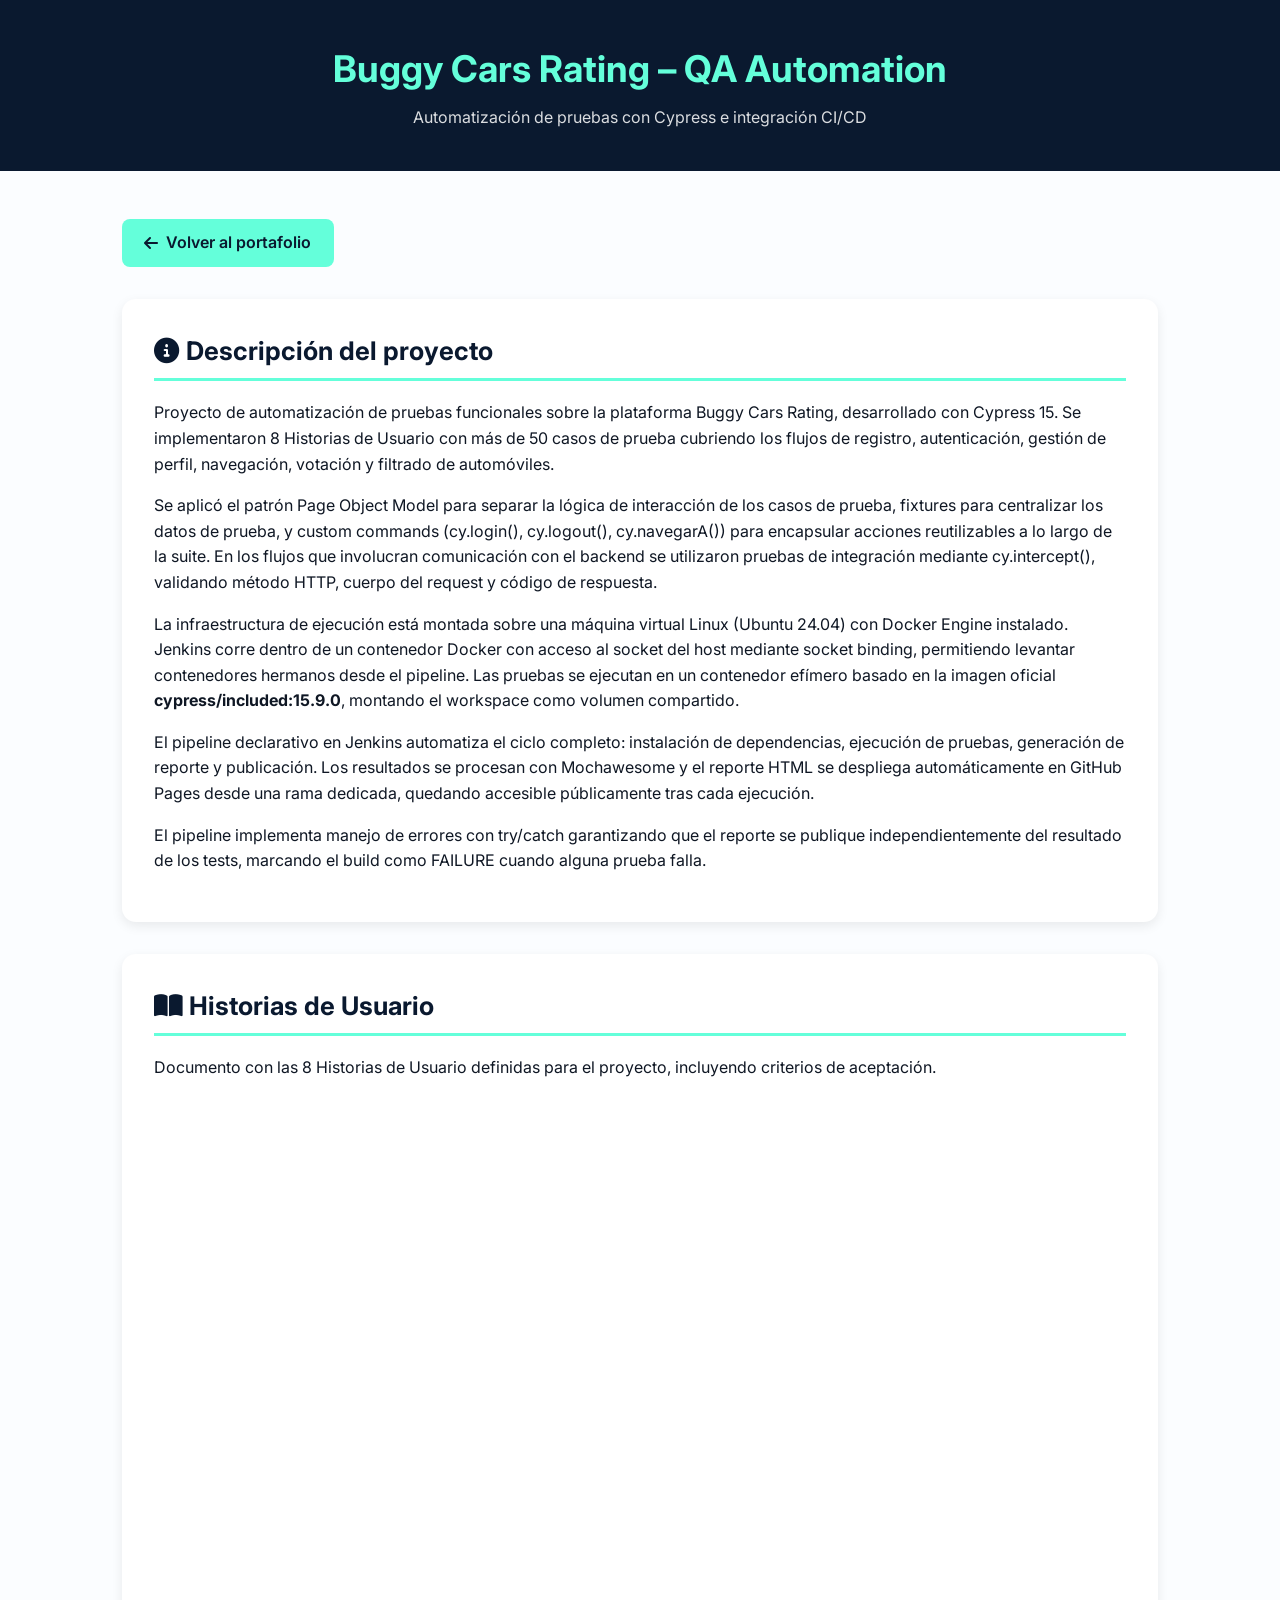
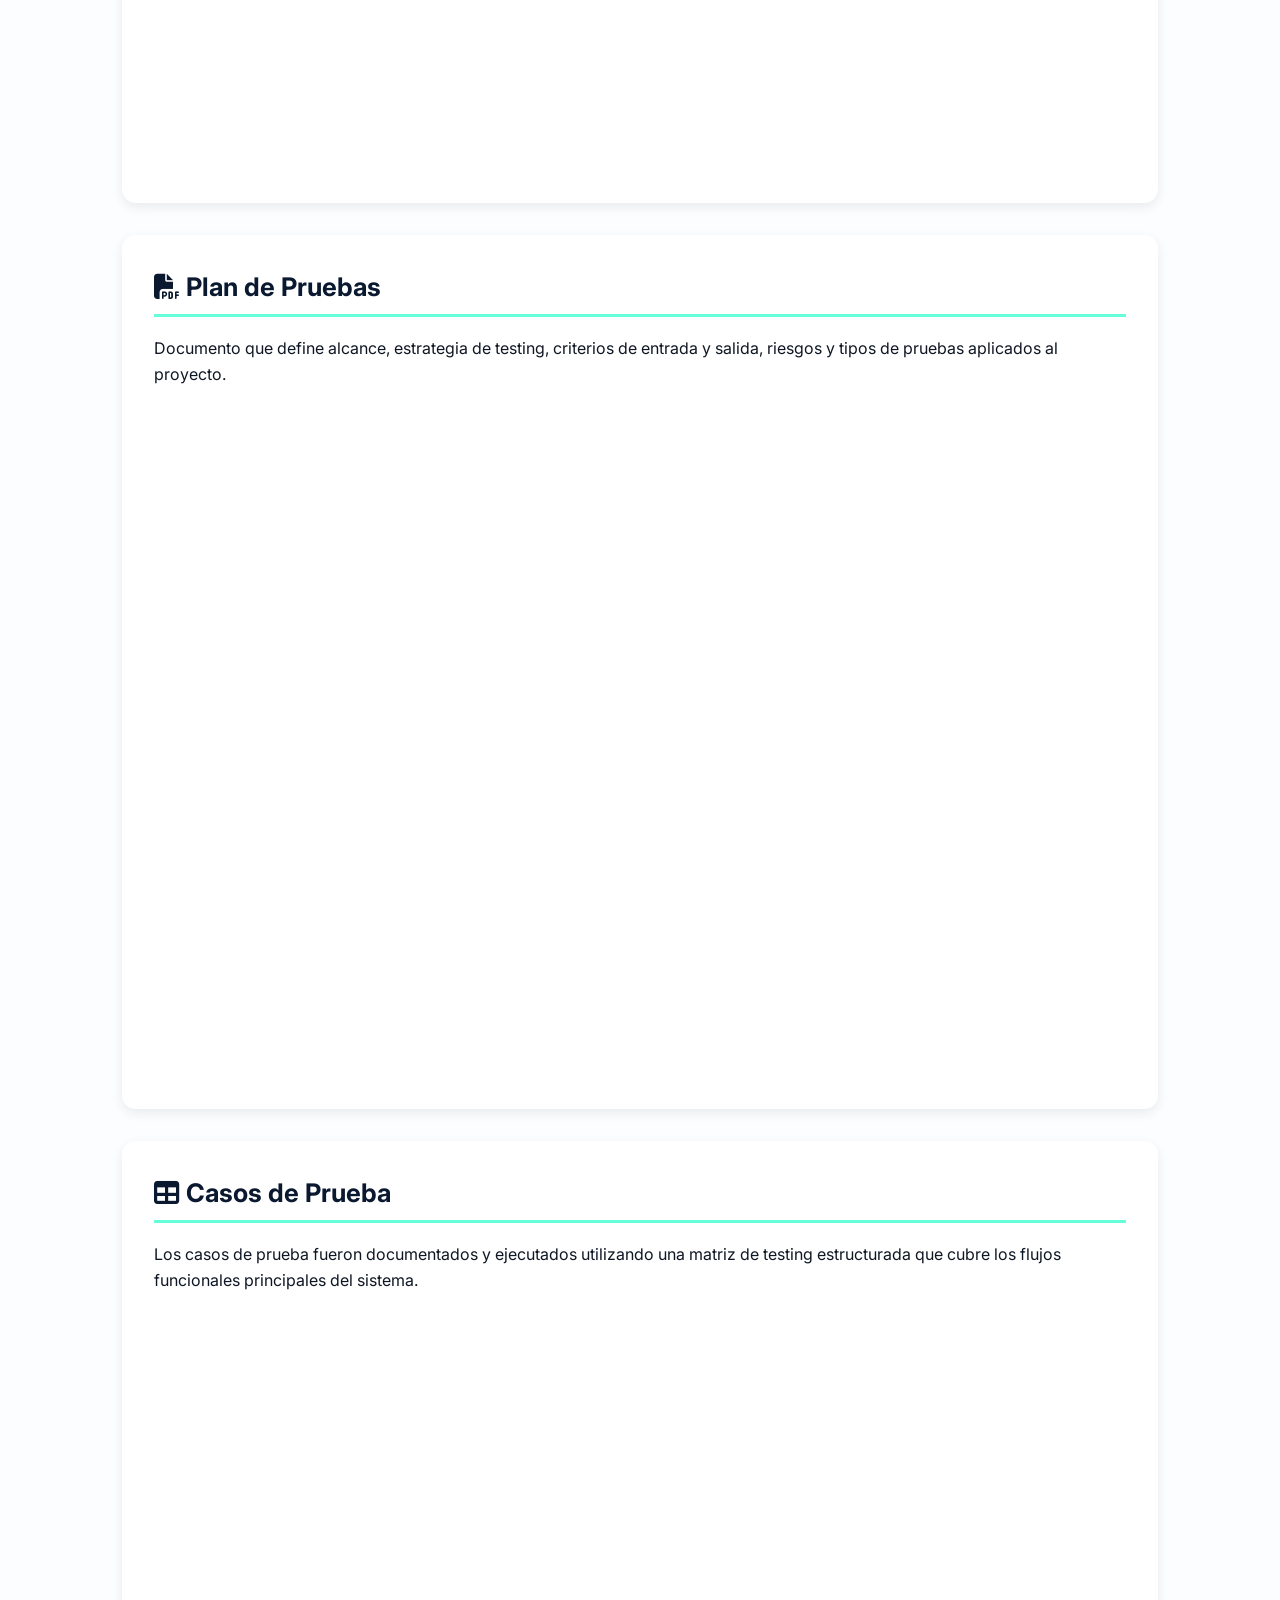
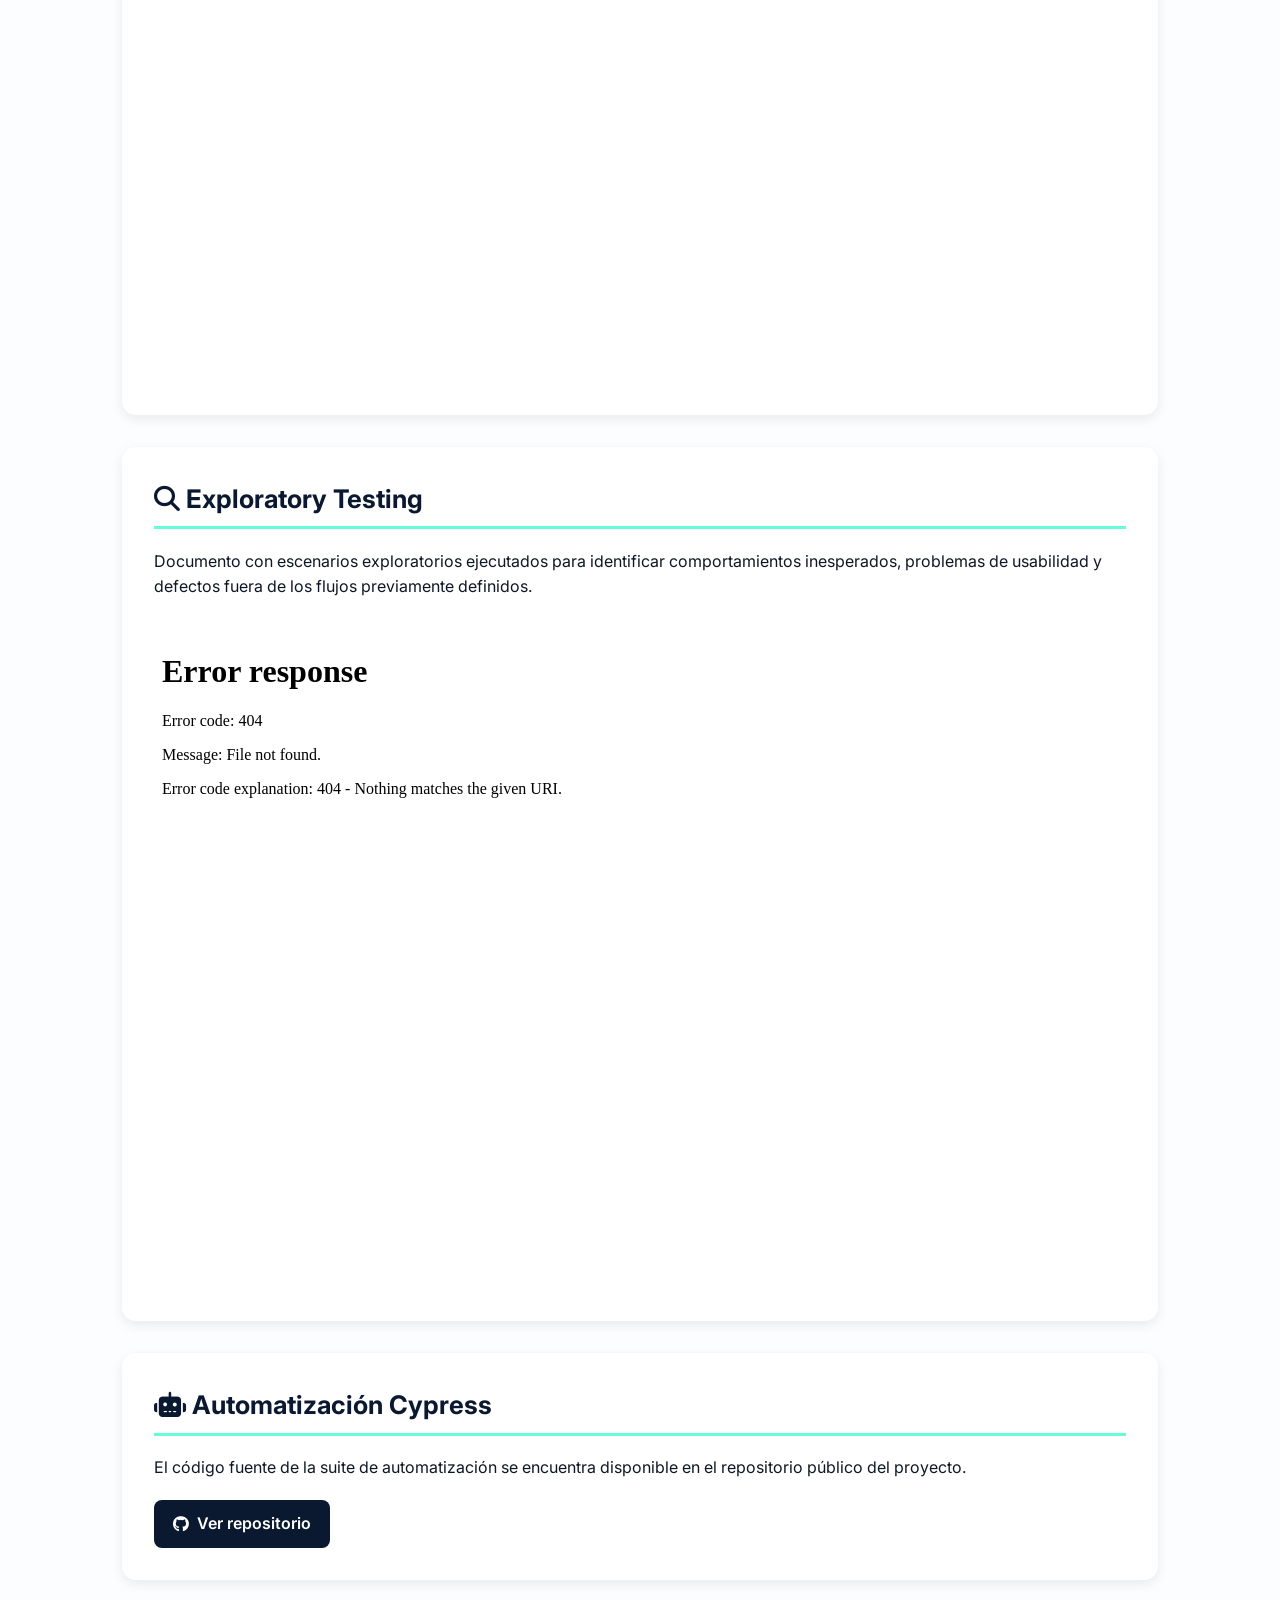
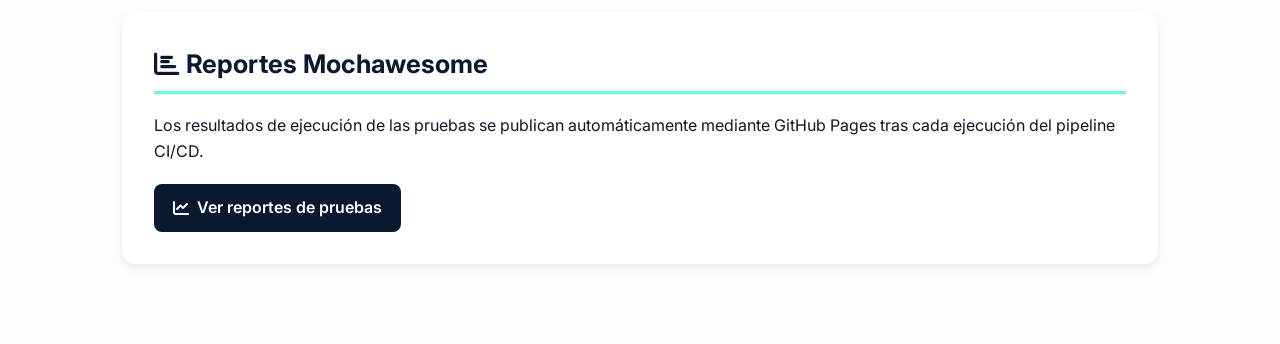
==== proyectos/buggy-cars-rating.html @ 344a347b "Proyecto buggy cars" ====
<!DOCTYPE html>
<html lang="es">

<head>

<meta charset="utf-8">
<meta name="viewport" content="width=device-width, initial-scale=1">

<title>Buggy Cars Rating – QA Automation | Johan Ballen</title>

<link href="https://fonts.googleapis.com/css2?family=Inter:wght@300;400;500;600;700&display=swap" rel="stylesheet">
<link rel="stylesheet" href="https://cdnjs.cloudflare.com/ajax/libs/font-awesome/6.5.0/css/all.min.css">

<style>

*{
box-sizing:border-box;
margin:0;
padding:0;
}

body{
font-family:'Inter',sans-serif;
line-height:1.6;
color:#0f1724;
background:#fbfdff;
}

.container{
max-width:1100px;
margin:auto;
padding:0 2rem;
}

.header{
background:#0A192F;
color:white;
padding:2.5rem 0;
text-align:center;
}

.header h1{
font-size:2.3rem;
color:#64ffda;
margin-bottom:.4rem;
}

.header p{
opacity:.85;
}

.content{
padding:3rem 0;
}

.back-btn{
display:inline-flex;
align-items:center;
gap:.5rem;
background:#64ffda;
color:#0A192F;
padding:.7rem 1.4rem;
border-radius:8px;
text-decoration:none;
font-weight:600;
margin-bottom:2rem;
transition:.3s;
}

.back-btn:hover{
background:#4db6ac;
transform:translateY(-2px);
}

.section{
background:white;
padding:2rem;
border-radius:14px;
box-shadow:0 4px 12px rgba(0,0,0,0.08);
margin-bottom:2rem;
}

.section h2{
font-size:1.6rem;
margin-bottom:1.2rem;
border-bottom:3px solid #64ffda;
padding-bottom:.4rem;
color:#0A192F;
}

.section p{
margin-bottom:1rem;
}

.overview-grid{
display:grid;
grid-template-columns:repeat(auto-fit,minmax(220px,1fr));
gap:1.2rem;
margin-top:1.5rem;
}

.overview-item{
background:#f7fbff;
padding:1.3rem;
border-radius:10px;
text-align:center;
}

.overview-item i{
font-size:1.7rem;
color:#64ffda;
margin-bottom:.6rem;
}

.link-buttons{
display:flex;
flex-wrap:wrap;
gap:1rem;
margin-top:1.2rem;
}

.link-btn{
display:inline-flex;
align-items:center;
gap:.5rem;
background:#0A192F;
color:white;
padding:.7rem 1.2rem;
border-radius:8px;
text-decoration:none;
font-weight:600;
transition:.25s;
}

.link-btn:hover{
background:#64ffda;
color:#0A192F;
transform:translateY(-2px);
}

iframe{
border:none;
border-radius:10px;
margin-top:1rem;
}

@media(max-width:768px){

.container{
padding:0 1rem;
}

.header h1{
font-size:1.8rem;
}

}

</style>

</head>


<body>

<header class="header">

<div class="container">

<h1>Buggy Cars Rating – QA Automation</h1>
<p>Automatización de pruebas con Cypress e integración CI/CD</p>

</div>

</header>


<main class="content">

<div class="container">


<a href="../index.html" class="back-btn">

<i class="fas fa-arrow-left"></i>
Volver al portafolio

</a>



<!-- DESCRIPCION -->

<div class="section">

<h2><i class="fas fa-info-circle"></i> Descripción del proyecto</h2>

<p>

Proyecto de automatización de pruebas funcionales sobre la plataforma Buggy Cars Rating, desarrollado con Cypress 15.  
Se implementaron 8 Historias de Usuario con más de 50 casos de prueba cubriendo los flujos de registro, autenticación, gestión de perfil, navegación, votación y filtrado de automóviles.

</p>

<p>

Se aplicó el patrón Page Object Model para separar la lógica de interacción de los casos de prueba, fixtures para centralizar los datos de prueba, y custom commands (cy.login(), cy.logout(), cy.navegarA()) para encapsular acciones reutilizables a lo largo de la suite.  

En los flujos que involucran comunicación con el backend se utilizaron pruebas de integración mediante cy.intercept(), validando método HTTP, cuerpo del request y código de respuesta.

</p>

<p>

La infraestructura de ejecución está montada sobre una máquina virtual Linux (Ubuntu 24.04) con Docker Engine instalado. Jenkins corre dentro de un contenedor Docker con acceso al socket del host mediante socket binding, permitiendo levantar contenedores hermanos desde el pipeline. Las pruebas se ejecutan en un contenedor efímero basado en la imagen oficial <strong>cypress/included:15.9.0</strong>, montando el workspace como volumen compartido.

</p>

<p>

El pipeline declarativo en Jenkins automatiza el ciclo completo: instalación de dependencias, ejecución de pruebas, generación de reporte y publicación. Los resultados se procesan con Mochawesome y el reporte HTML se despliega automáticamente en GitHub Pages desde una rama dedicada, quedando accesible públicamente tras cada ejecución.

</p>

<p>

El pipeline implementa manejo de errores con try/catch garantizando que el reporte se publique independientemente del resultado de los tests, marcando el build como FAILURE cuando alguna prueba falla.

</p>

</div>

<!-- HISTORIAS DE USUARIO -->

<div class="section">

  <h2><i class="fas fa-book-open"></i> Historias de Usuario</h2>

  <p>
    Documento con las 8 Historias de Usuario definidas para el proyecto,
    incluyendo criterios de aceptación.
  </p>

  <iframe
    src="../docs/HU-Buggy_Cars.pdf"
    width="100%"
    height="650">
  </iframe>

</div>


<!-- PLAN DE PRUEBAS -->

<div class="section">

<h2><i class="fas fa-file-pdf"></i> Plan de Pruebas</h2>

<p>
Documento que define alcance, estrategia de testing, criterios de entrada y salida,
riesgos y tipos de pruebas aplicados al proyecto.
</p>

<iframe
src="../docs/plan-pruebas-buggy-cars.pdf"
width="100%"
height="650">
</iframe>

</div>



<!-- CASOS DE PRUEBA -->

<div class="section">

<h2><i class="fas fa-table"></i> Casos de Prueba</h2>

<p>
Los casos de prueba fueron documentados y ejecutados utilizando una matriz
de testing estructurada que cubre los flujos funcionales principales del sistema.
</p>

<iframe
src="https://docs.google.com/spreadsheets/d/e/TU_SHEET_ID/pubhtml?widget=true&headers=false"
width="100%"
height="650">
</iframe>

</div>



<!-- EXPLORATORY TESTING -->

<div class="section">

<h2><i class="fas fa-search"></i> Exploratory Testing</h2>

<p>
Documento con escenarios exploratorios ejecutados para identificar
comportamientos inesperados, problemas de usabilidad y defectos
fuera de los flujos previamente definidos.
</p>

<iframe
src="../docs/exploratory-testing-buggy.pdf"
width="100%"
height="650">
</iframe>

</div>



<!-- AUTOMATIZACION -->

<div class="section">

<h2><i class="fas fa-robot"></i> Automatización Cypress</h2>

<p>
El código fuente de la suite de automatización se encuentra disponible
en el repositorio público del proyecto.
</p>

<div class="link-buttons">

<a href="https://github.com/JOH4444N/buggy-cars-rating"
class="link-btn"
target="_blank"
rel="noopener noreferrer">

<i class="fab fa-github"></i>
Ver repositorio

</a>

</div>

</div>



<!-- REPORTES -->

<div class="section">

<h2><i class="fas fa-chart-bar"></i> Reportes Mochawesome</h2>

<p>

Los resultados de ejecución de las pruebas se publican automáticamente
mediante GitHub Pages tras cada ejecución del pipeline CI/CD.

</p>

<div class="link-buttons">

<a href="https://joh4444n.github.io/buggy-cars-rating/"
class="link-btn"
target="_blank"
rel="noopener noreferrer">

<i class="fas fa-chart-line"></i>
Ver reportes de pruebas

</a>

</div>

</div>
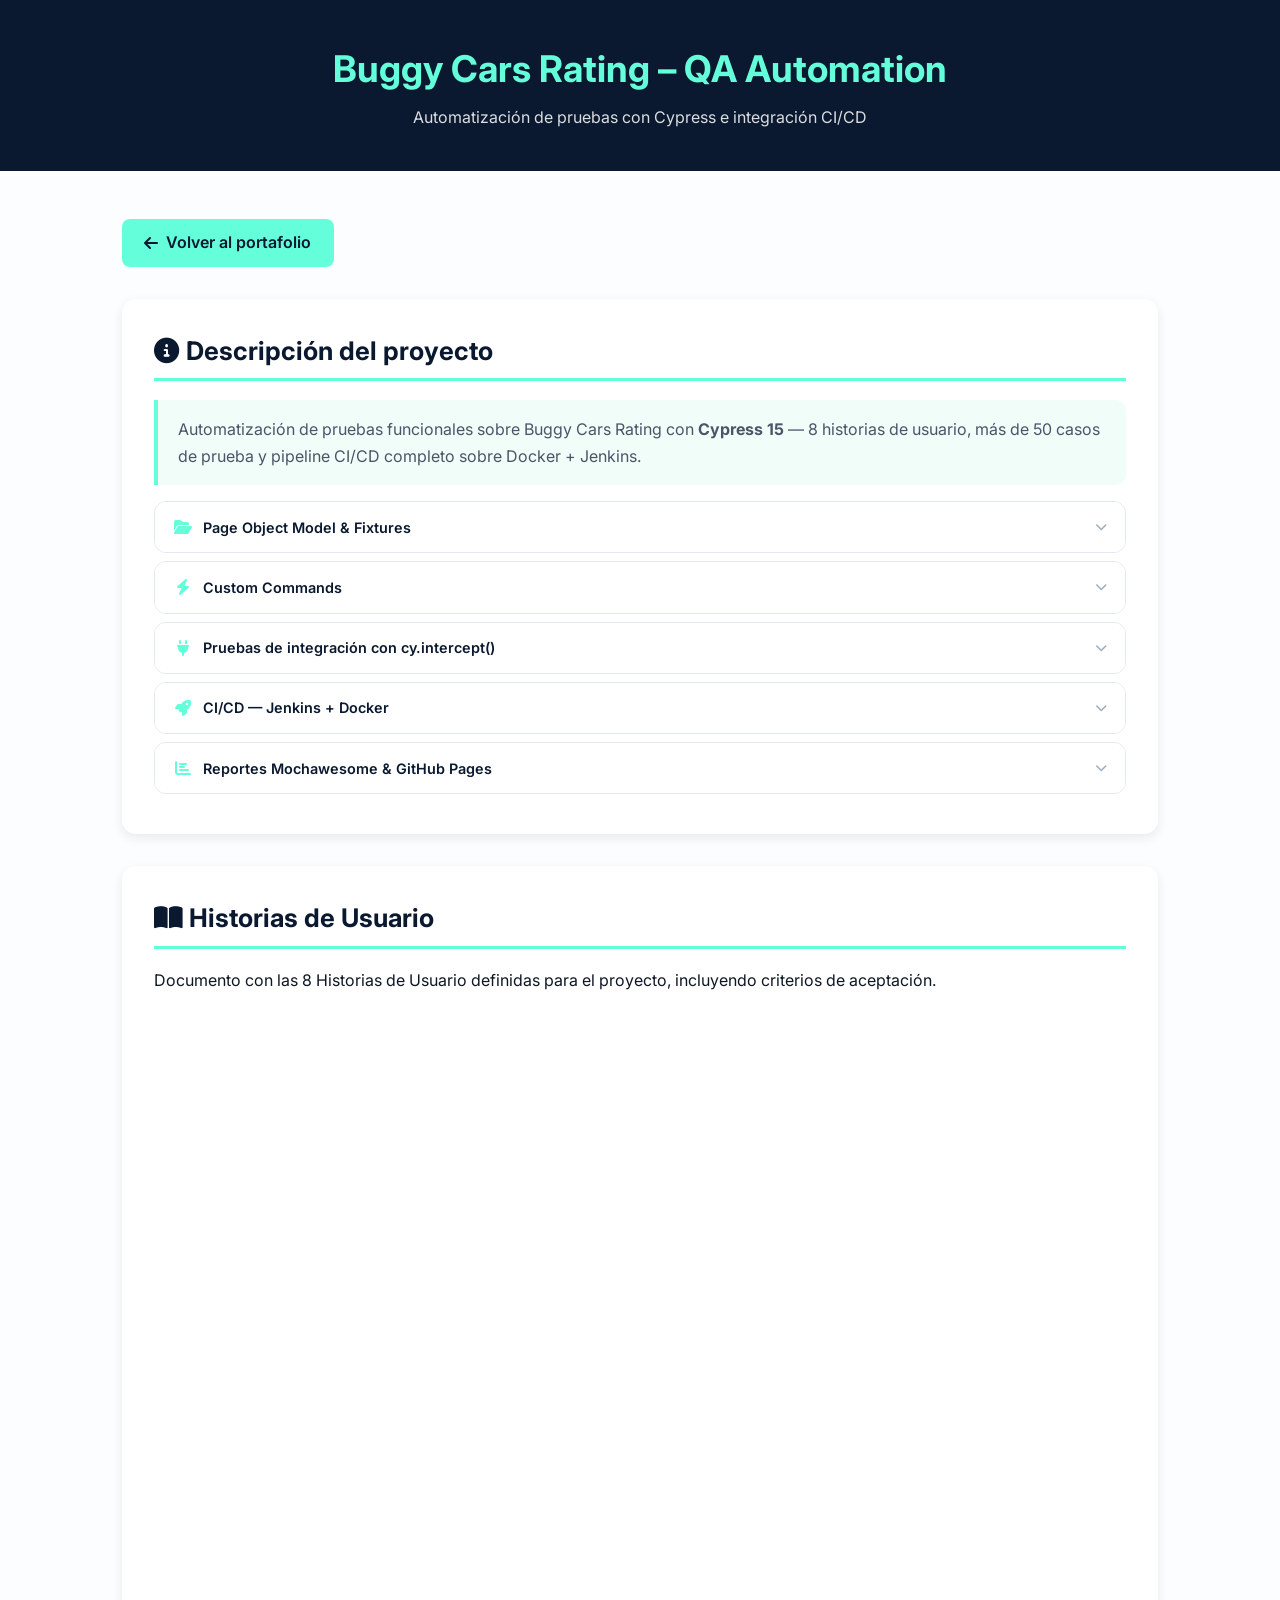
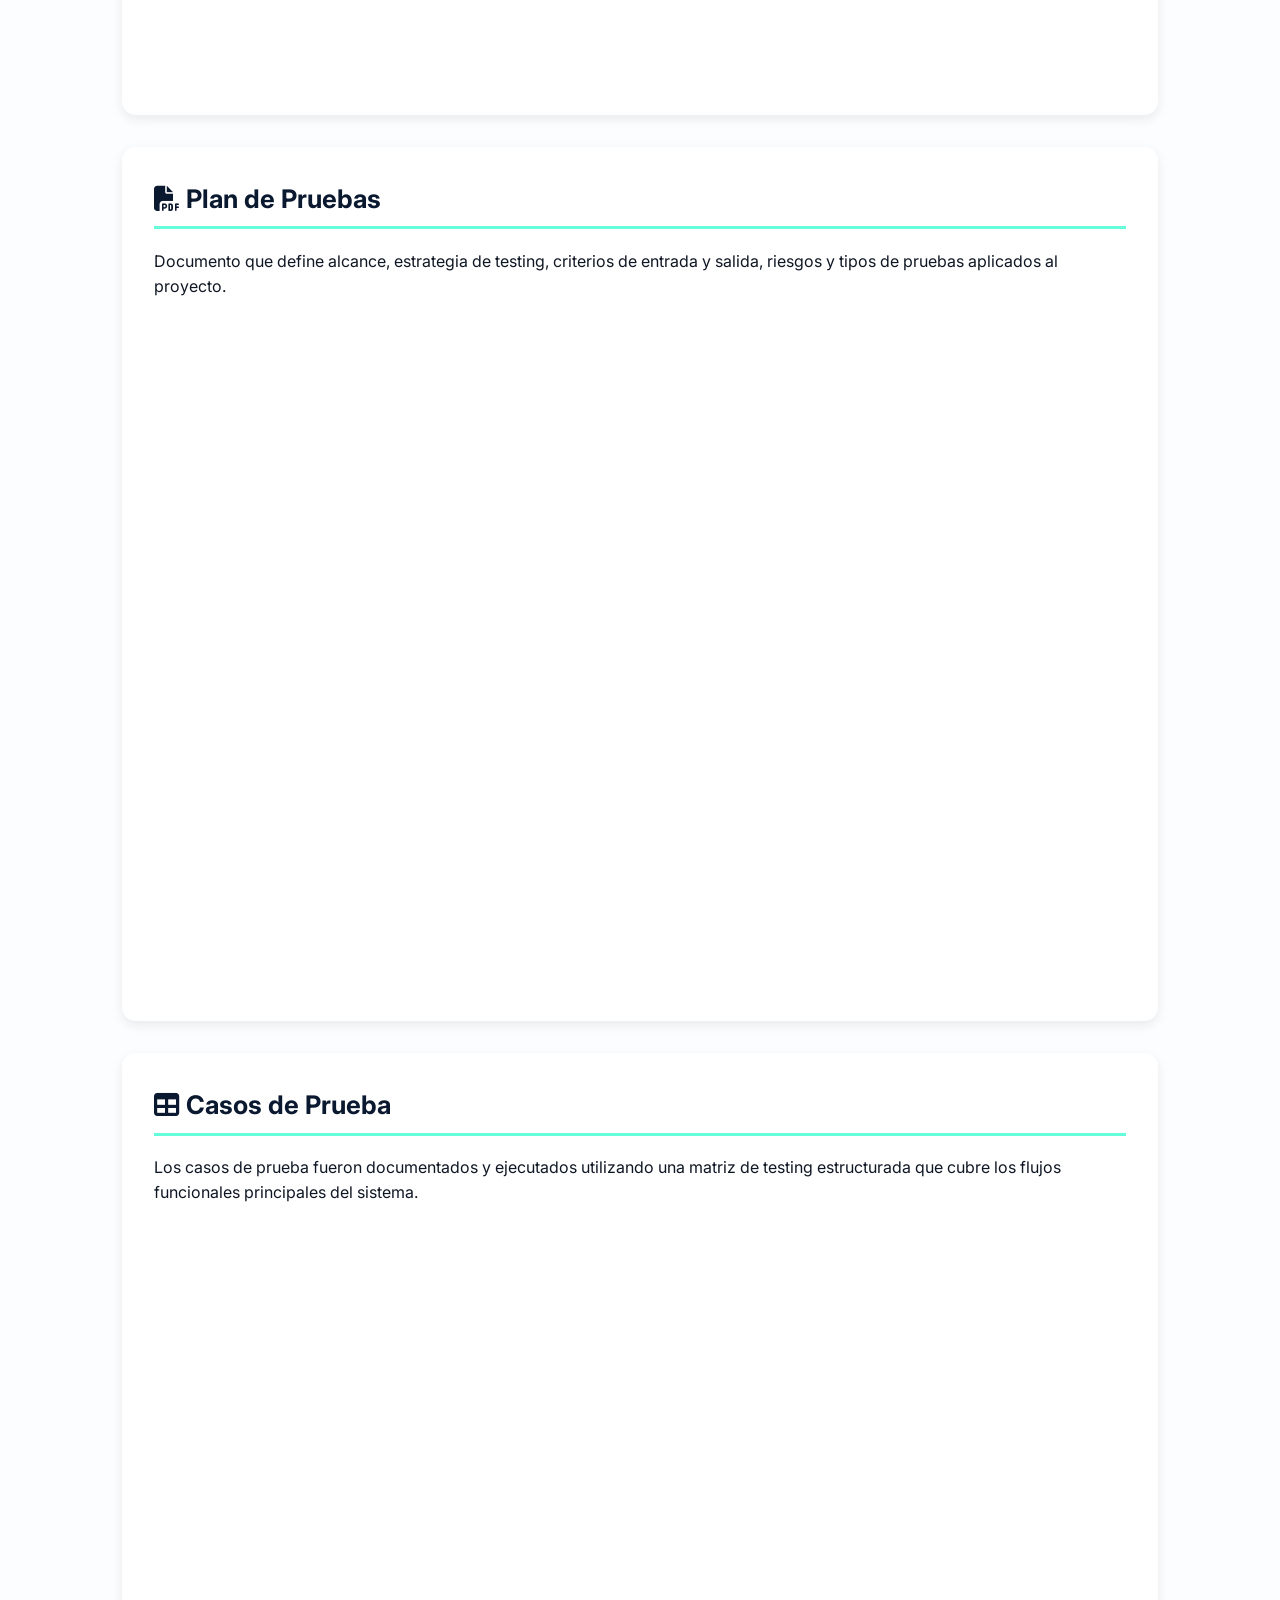
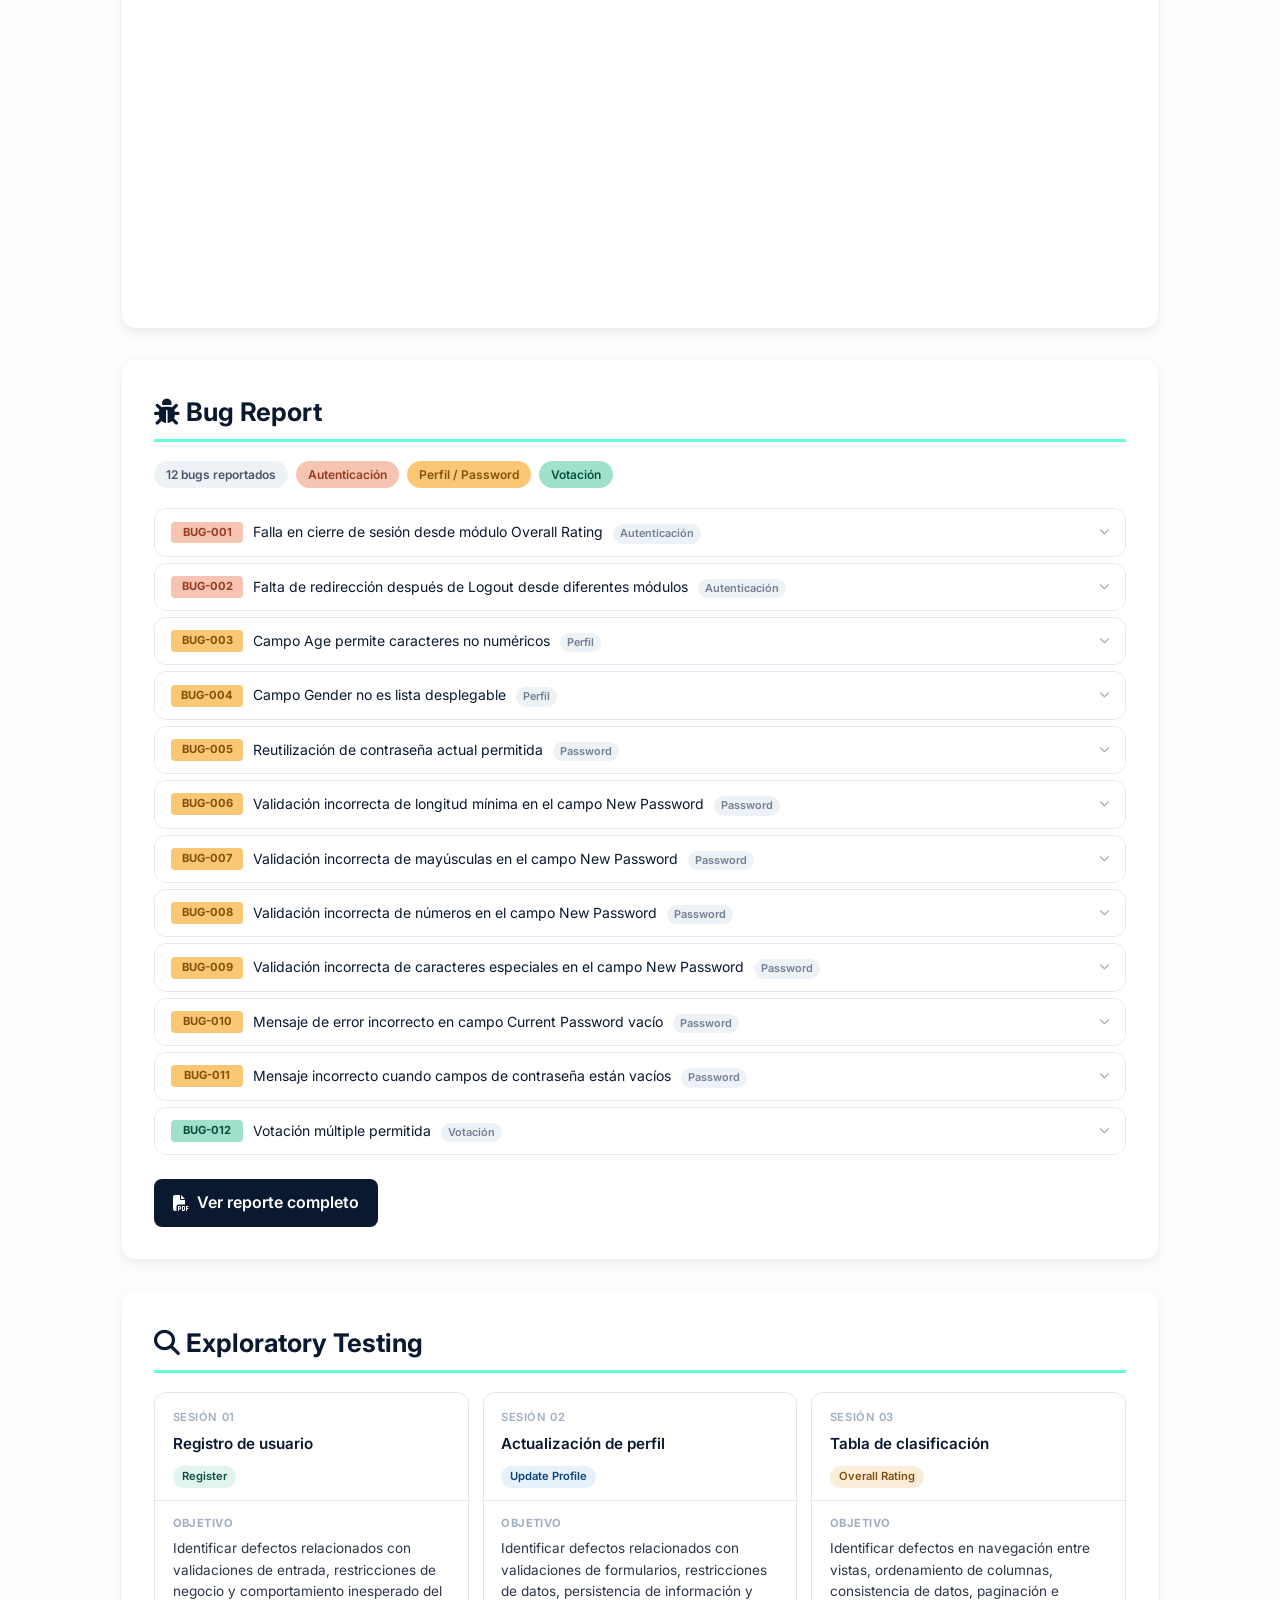
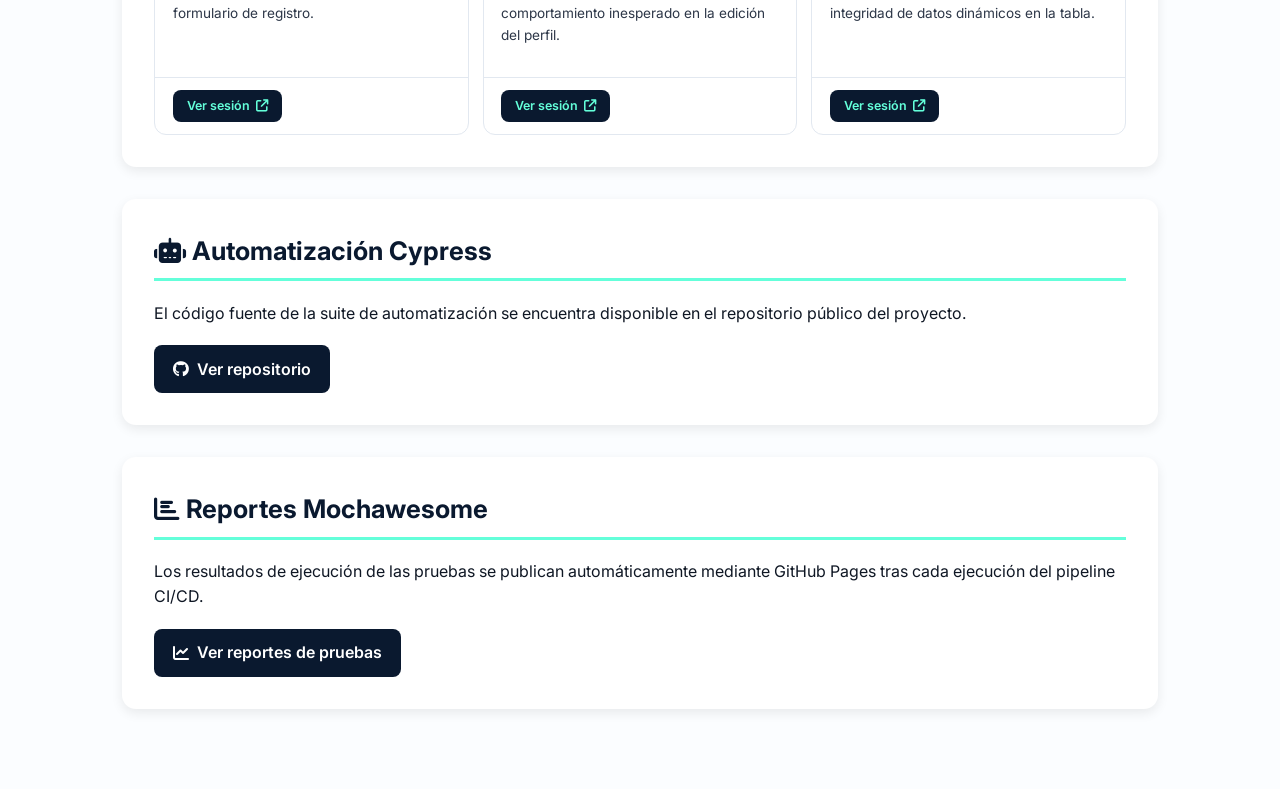
==== commit c2857161: "Visualizacion de proyecto buggy-cars-rating actualizado" ====
--- a/proyectos/buggy-cars-rating.html
+++ b/proyectos/buggy-cars-rating.html
@@ -145,21 +145,397 @@
 }
 
 @media(max-width:768px){
-
 .container{
 padding:0 1rem;
 }
-
 .header h1{
 font-size:1.8rem;
 }
-
-}
+}
+
+
+/* ================================================
+   DESCRIPCIÓN — acordeón
+   ================================================ */
+
+.desc-summary {
+  font-size: 1rem;
+  color: #4a5568;
+  line-height: 1.65;
+  margin-bottom: 1.5rem;
+  padding: 1rem 1.25rem;
+  background: #f0fdf8;
+  border-left: 4px solid #64ffda;
+  border-radius: 0 10px 10px 0;
+}
+
+.accordion-item {
+  border: 1.5px solid #e2e8f0;
+  border-radius: 12px;
+  margin-bottom: 8px;
+  overflow: hidden;
+}
+
+.accordion-header {
+  display: flex;
+  align-items: center;
+  justify-content: space-between;
+  padding: .85rem 1.1rem;
+  cursor: pointer;
+  background: #fff;
+  transition: background .2s;
+  user-select: none;
+}
+
+.accordion-header:hover {
+  background: #f7fbff;
+}
+
+.accordion-header.open {
+  background: #e8fdf7;
+  border-bottom: 1.5px solid #64ffda;
+}
+
+.acc-left {
+  display: flex;
+  align-items: center;
+  gap: 10px;
+}
+
+.acc-icon {
+  font-size: 1rem;
+  color: #64ffda;
+  width: 20px;
+  text-align: center;
+}
+
+.accordion-header.open .acc-icon {
+  color: #0A192F;
+}
+
+.acc-title {
+  font-size: .9rem;
+  font-weight: 600;
+  color: #0A192F;
+}
+
+.acc-arrow {
+  font-size: .75rem;
+  color: #a0aec0;
+  transition: transform .25s;
+}
+
+.accordion-header.open .acc-arrow {
+  transform: rotate(180deg);
+  color: #0A192F;
+}
+
+.accordion-body {
+  max-height: 0;
+  overflow: hidden;
+  transition: max-height .35s ease, padding .25s;
+  background: #fff;
+  font-size: .9rem;
+  color: #2d3748;
+  line-height: 1.65;
+  padding: 0 1.1rem;
+}
+
+.accordion-body.open {
+  max-height: 400px;
+  padding: .9rem 1.1rem;
+}
+
+.accordion-body p {
+  margin: 0;
+}
+
+.tag-row {
+  display: flex;
+  flex-wrap: wrap;
+  gap: 6px;
+  margin-top: .75rem;
+}
+
+.tag {
+  font-size: .75rem;
+  padding: 3px 10px;
+  border-radius: 20px;
+  background: #0A192F;
+  color: #64ffda;
+  font-weight: 600;
+}
+
+
+/* ================================================
+   BUG REPORT
+   ================================================ */
+
+.br-stats {
+  display: flex;
+  flex-wrap: wrap;
+  gap: 8px;
+  margin-bottom: 1.25rem;
+}
+
+.br-stat {
+  font-size: .75rem;
+  padding: 4px 12px;
+  border-radius: 20px;
+  font-weight: 600;
+}
+
+.stat-total   { background: #edf2f7; color: #4a5568; }
+.stat-auth    { background: #F5C4B3; color: #993C1D; }
+.stat-profile { background: #FAC775; color: #854F0B; }
+.stat-vote    { background: #9FE1CB; color: #085041; }
+
+.bug-list {
+  display: flex;
+  flex-direction: column;
+  gap: 6px;
+}
+
+.bug-row {
+  border: 1.5px solid #e2e8f0;
+  border-radius: 12px;
+  overflow: hidden;
+}
+
+.bug-trigger {
+  display: flex;
+  align-items: center;
+  gap: 10px;
+  padding: .75rem 1rem;
+  cursor: pointer;
+  background: #fff;
+  transition: background .2s;
+  user-select: none;
+}
+
+.bug-trigger:hover { background: #f7fbff; }
+.bug-trigger.open  { background: #f0fdf8; border-bottom: 1.5px solid #9FE1CB; }
+
+.bug-id {
+  font-size: .7rem;
+  font-weight: 700;
+  padding: 2px 8px;
+  border-radius: 4px;
+  min-width: 72px;
+  text-align: center;
+  flex-shrink: 0;
+}
+
+.id-coral { background: #F5C4B3; color: #993C1D; }
+.id-amber { background: #FAC775; color: #854F0B; }
+.id-teal  { background: #9FE1CB; color: #085041; }
+
+.bug-title {
+  font-size: .875rem;
+  color: #0A192F;
+  flex: 1;
+}
+
+.module-badge {
+  display: inline-block;
+  font-size: .68rem;
+  padding: 1px 7px;
+  border-radius: 20px;
+  margin-left: 6px;
+  font-weight: 600;
+  background: #edf2f7;
+  color: #718096;
+}
+
+.bug-arrow {
+  font-size: .65rem;
+  color: #a0aec0;
+  transition: transform .25s;
+  flex-shrink: 0;
+}
+
+.bug-trigger.open .bug-arrow { transform: rotate(180deg); }
+
+.bug-detail {
+  max-height: 0;
+  overflow: hidden;
+  transition: max-height .35s ease, padding .2s;
+  background: #fff;
+  padding: 0 1rem;
+}
+
+.bug-detail.open {
+  max-height: 500px;
+  padding: .9rem 1rem;
+}
+
+.detail-grid {
+  display: grid;
+  grid-template-columns: 1fr 1fr;
+  gap: 10px;
+}
+
+@media(max-width:600px) {
+  .detail-grid { grid-template-columns: 1fr; }
+  .acc-title   { font-size: .82rem; }
+  .bug-title   { font-size: .8rem; }
+}
+
+.detail-box {
+  border-radius: 8px;
+  padding: .75rem .9rem;
+}
+
+.box-expected { background: #EAF3DE; border-left: 3px solid #639922; }
+.box-actual   { background: #FCEBEB; border-left: 3px solid #E24B4A; }
+
+.detail-label {
+  font-size: .7rem;
+  font-weight: 700;
+  margin-bottom: 5px;
+  text-transform: uppercase;
+  letter-spacing: .04em;
+}
+
+.label-expected { color: #3B6D11; }
+.label-actual   { color: #A32D2D; }
+
+.detail-text {
+  font-size: .825rem;
+  line-height: 1.6;
+  color: #2d3748;
+  margin: 0;
+}
+
+.et-grid {
+  display: grid;
+  grid-template-columns: repeat(auto-fit, minmax(270px, 1fr));
+  gap: 14px;
+}
+ 
+.et-card {
+  border: 1.5px solid #e2e8f0;
+  border-radius: 12px;
+  overflow: hidden;
+  background: #fff;
+  display: flex;
+  flex-direction: column;
+  transition: box-shadow .2s, transform .2s;
+}
+ 
+.et-card:hover {
+  box-shadow: 0 6px 20px rgba(0,0,0,0.08);
+  transform: translateY(-2px);
+}
+ 
+.et-card-header {
+  padding: 1rem 1.1rem 0.75rem;
+  border-bottom: 1.5px solid #e2e8f0;
+}
+ 
+.et-session-label {
+  font-size: .7rem;
+  font-weight: 600;
+  letter-spacing: .05em;
+  text-transform: uppercase;
+  color: #a0aec0;
+  margin-bottom: 5px;
+}
+ 
+.et-module {
+  font-size: .95rem;
+  font-weight: 600;
+  color: #0A192F;
+  margin-bottom: 5px;
+}
+ 
+.et-charter-badge {
+  display: inline-block;
+  font-size: .7rem;
+  padding: 2px 9px;
+  border-radius: 20px;
+  font-weight: 600;
+}
+ 
+.badge-s1 { background: #E1F5EE; color: #085041; }
+.badge-s2 { background: #E6F1FB; color: #0C447C; }
+.badge-s3 { background: #FAEEDA; color: #854F0B; }
+ 
+.et-card-body {
+  padding: .9rem 1.1rem;
+  flex: 1;
+}
+ 
+.et-label {
+  font-size: .7rem;
+  font-weight: 700;
+  text-transform: uppercase;
+  letter-spacing: .04em;
+  color: #a0aec0;
+  margin-bottom: 5px;
+}
+ 
+.et-objective {
+  font-size: .85rem;
+  color: #2d3748;
+  line-height: 1.6;
+  margin: 0;
+}
+ 
+.et-card-footer {
+  padding: .75rem 1.1rem;
+  border-top: 1.5px solid #e2e8f0;
+}
+ 
+.et-btn {
+  display: inline-flex;
+  align-items: center;
+  gap: 6px;
+  background: #0A192F;
+  color: #64ffda;
+  font-size: .78rem;
+  font-weight: 600;
+  padding: 6px 14px;
+  border-radius: 8px;
+  text-decoration: none;
+  transition: opacity .2s;
+}
+ 
+.et-btn:hover { opacity: .85; }
 
 </style>
 
 </head>
 
+<script>
+function toggleAcc(header) {
+  const body = header.nextElementSibling;
+  const isOpen = header.classList.contains('open');
+  document.querySelectorAll('.accordion-header.open').forEach(h => {
+    h.classList.remove('open');
+    h.nextElementSibling.classList.remove('open');
+  });
+  if (!isOpen) {
+    header.classList.add('open');
+    body.classList.add('open');
+  }
+}
+</script>
+
+<script>
+function toggleBug(trigger) {
+  const detail = trigger.nextElementSibling;
+  const isOpen = trigger.classList.contains('open');
+  document.querySelectorAll('.bug-trigger.open').forEach(t => {
+    t.classList.remove('open');
+    t.nextElementSibling.classList.remove('open');
+  });
+  if (!isOpen) {
+    trigger.classList.add('open');
+    detail.classList.add('open');
+  }
+}
+</script>
 
 <body>
 
@@ -192,42 +568,125 @@
 <!-- DESCRIPCION -->
 
 <div class="section">
-
-<h2><i class="fas fa-info-circle"></i> Descripción del proyecto</h2>
-
-<p>
-
-Proyecto de automatización de pruebas funcionales sobre la plataforma Buggy Cars Rating, desarrollado con Cypress 15.  
-Se implementaron 8 Historias de Usuario con más de 50 casos de prueba cubriendo los flujos de registro, autenticación, gestión de perfil, navegación, votación y filtrado de automóviles.
-
-</p>
-
-<p>
-
-Se aplicó el patrón Page Object Model para separar la lógica de interacción de los casos de prueba, fixtures para centralizar los datos de prueba, y custom commands (cy.login(), cy.logout(), cy.navegarA()) para encapsular acciones reutilizables a lo largo de la suite.  
-
-En los flujos que involucran comunicación con el backend se utilizaron pruebas de integración mediante cy.intercept(), validando método HTTP, cuerpo del request y código de respuesta.
-
-</p>
-
-<p>
-
-La infraestructura de ejecución está montada sobre una máquina virtual Linux (Ubuntu 24.04) con Docker Engine instalado. Jenkins corre dentro de un contenedor Docker con acceso al socket del host mediante socket binding, permitiendo levantar contenedores hermanos desde el pipeline. Las pruebas se ejecutan en un contenedor efímero basado en la imagen oficial <strong>cypress/included:15.9.0</strong>, montando el workspace como volumen compartido.
-
-</p>
-
-<p>
-
-El pipeline declarativo en Jenkins automatiza el ciclo completo: instalación de dependencias, ejecución de pruebas, generación de reporte y publicación. Los resultados se procesan con Mochawesome y el reporte HTML se despliega automáticamente en GitHub Pages desde una rama dedicada, quedando accesible públicamente tras cada ejecución.
-
-</p>
-
-<p>
-
-El pipeline implementa manejo de errores con try/catch garantizando que el reporte se publique independientemente del resultado de los tests, marcando el build como FAILURE cuando alguna prueba falla.
-
-</p>
-
+ 
+  <h2><i class="fas fa-info-circle"></i> Descripción del proyecto</h2>
+ 
+  <p class="desc-summary">
+    Automatización de pruebas funcionales sobre Buggy Cars Rating con <strong>Cypress 15</strong> —
+    8 historias de usuario, más de 50 casos de prueba y pipeline CI/CD completo sobre Docker + Jenkins.
+  </p>
+ 
+  <div class="accordion" id="desc-accordion">
+ 
+    <div class="accordion-item">
+      <div class="accordion-header" onclick="toggleAcc(this)">
+        <div class="acc-left">
+          <i class="fas fa-folder-open acc-icon"></i>
+          <span class="acc-title">Page Object Model & Fixtures</span>
+        </div>
+        <i class="fas fa-chevron-down acc-arrow"></i>
+      </div>
+      <div class="accordion-body">
+        <p>Se aplicó el patrón Page Object Model para separar la lógica de interacción de los casos de prueba.
+        Cada pantalla tiene su propia clase que encapsula selectores y métodos, haciendo la suite más mantenible
+        y escalable. Los fixtures centralizan todos los datos de prueba.</p>
+        <div class="tag-row">
+          <span class="tag">Page Objects</span>
+          <span class="tag">Fixtures</span>
+          <span class="tag">Separación de responsabilidades</span>
+          <span class="tag">Mantenibilidad</span>
+        </div>
+      </div>
+    </div>
+ 
+    <div class="accordion-item">
+      <div class="accordion-header" onclick="toggleAcc(this)">
+        <div class="acc-left">
+          <i class="fas fa-bolt acc-icon"></i>
+          <span class="acc-title">Custom Commands</span>
+        </div>
+        <i class="fas fa-chevron-down acc-arrow"></i>
+      </div>
+      <div class="accordion-body">
+        <p>Se crearon custom commands (cy.login(), cy.logout(), cy.navegarA()) para encapsular acciones
+        reutilizables a lo largo de toda la suite. Esto reduce duplicación de código y hace los tests más
+        legibles, describiendo flujos complejos en pocas líneas.</p>
+        <div class="tag-row">
+          <span class="tag">cy.login()</span>
+          <span class="tag">cy.logout()</span>
+          <span class="tag">cy.navegarA()</span>
+          <span class="tag">DRY principle</span>
+        </div>
+      </div>
+    </div>
+ 
+    <div class="accordion-item">
+      <div class="accordion-header" onclick="toggleAcc(this)">
+        <div class="acc-left">
+          <i class="fas fa-plug acc-icon"></i>
+          <span class="acc-title">Pruebas de integración con cy.intercept()</span>
+        </div>
+        <i class="fas fa-chevron-down acc-arrow"></i>
+      </div>
+      <div class="accordion-body">
+        <p>En los flujos que involucran comunicación con el backend se usó cy.intercept() para validar
+        método HTTP, cuerpo del request y código de respuesta. Esto garantiza que los contratos entre
+        frontend y API se cumplan correctamente en cada ejecución.</p>
+        <div class="tag-row">
+          <span class="tag">cy.intercept()</span>
+          <span class="tag">HTTP validation</span>
+          <span class="tag">Request body</span>
+          <span class="tag">Status codes</span>
+        </div>
+      </div>
+    </div>
+ 
+    <div class="accordion-item">
+      <div class="accordion-header" onclick="toggleAcc(this)">
+        <div class="acc-left">
+          <i class="fas fa-rocket acc-icon"></i>
+          <span class="acc-title">CI/CD — Jenkins + Docker</span>
+        </div>
+        <i class="fas fa-chevron-down acc-arrow"></i>
+      </div>
+      <div class="accordion-body">
+        <p>Infraestructura sobre Ubuntu 24.04 con Docker Engine. Jenkins corre en un contenedor con socket
+        binding al host, permitiendo levantar contenedores hermanos desde el pipeline. Las pruebas se ejecutan
+        en un contenedor efímero basado en cypress/included:15.9.0, montando el workspace como volumen compartido.</p>
+        <div class="tag-row">
+          <span class="tag">Ubuntu 24.04</span>
+          <span class="tag">Docker Engine</span>
+          <span class="tag">Jenkins container</span>
+          <span class="tag">Socket binding</span>
+          <span class="tag">cypress/included:15.9.0</span>
+        </div>
+      </div>
+    </div>
+ 
+    <div class="accordion-item">
+      <div class="accordion-header" onclick="toggleAcc(this)">
+        <div class="acc-left">
+          <i class="fas fa-chart-bar acc-icon"></i>
+          <span class="acc-title">Reportes Mochawesome & GitHub Pages</span>
+        </div>
+        <i class="fas fa-chevron-down acc-arrow"></i>
+      </div>
+      <div class="accordion-body">
+        <p>El pipeline declarativo automatiza el ciclo completo: instalación, ejecución, generación y publicación
+        del reporte. Los resultados se procesan con Mochawesome y el HTML se despliega en GitHub Pages desde una
+        rama dedicada tras cada ejecución. Un bloque try/catch garantiza que el reporte se publique aunque fallen
+        los tests, marcando el build como FAILURE.</p>
+        <div class="tag-row">
+          <span class="tag">Mochawesome</span>
+          <span class="tag">GitHub Pages</span>
+          <span class="tag">try/catch</span>
+          <span class="tag">FAILURE marking</span>
+          <span class="tag">Auto-deploy</span>
+        </div>
+      </div>
+    </div>
+ 
+  </div>
 </div>
 
 <!-- HISTORIAS DE USUARIO -->
@@ -249,7 +708,6 @@
 
 </div>
 
-
 <!-- PLAN DE PRUEBAS -->
 
 <div class="section">
@@ -283,33 +741,357 @@
 </p>
 
 <iframe
-src="https://docs.google.com/spreadsheets/d/e/TU_SHEET_ID/pubhtml?widget=true&headers=false"
+src="https://docs.google.com/spreadsheets/d/e/2PACX-1vRvftsI5VKI0VvTTRFVN6OZqV13_jADqA6LZosflpN3ym3pMpFcaPqQ6RtRMVrpYIqNaW9RiGWOTsMb/pubhtml?gid=1483908109&single=true"
 width="100%"
 height="650">
 </iframe>
 
 </div>
 
+<!-- REPORT -->
+
+<div class="section">
+ 
+  <h2><i class="fas fa-bug"></i> Bug Report</h2>
+ 
+  <div class="br-stats">
+    <span class="br-stat stat-total">12 bugs reportados</span>
+    <span class="br-stat stat-auth">Autenticación</span>
+    <span class="br-stat stat-profile">Perfil / Password</span>
+    <span class="br-stat stat-vote">Votación</span>
+  </div>
+ 
+  <div class="bug-list">
+ 
+    <!-- BUG-001 -->
+    <div class="bug-row">
+      <div class="bug-trigger" onclick="toggleBug(this)">
+        <span class="bug-id id-coral">BUG-001</span>
+        <span class="bug-title">Falla en cierre de sesión desde módulo Overall Rating <span class="module-badge">Autenticación</span></span>
+        <i class="fas fa-chevron-down bug-arrow"></i>
+      </div>
+      <div class="bug-detail">
+        <div class="detail-grid">
+          <div class="detail-box box-expected">
+            <div class="detail-label label-expected">Resultado esperado</div>
+            <p class="detail-text">El sistema debe cerrar la sesión correctamente desde cualquier módulo. La barra de navegación debe mostrar la opción "Login" y no debe visualizarse el mensaje "Hi, username".</p>
+          </div>
+          <div class="detail-box box-actual">
+            <div class="detail-label label-actual">Resultado actual</div>
+            <p class="detail-text">El sistema presenta un comportamiento inconsistente. Aunque en otros módulos el logout funciona correctamente, en el módulo "Overall Rating" el usuario permanece autenticado después de hacer clic en "Logout".</p>
+          </div>
+        </div>
+      </div>
+    </div>
+ 
+    <!-- BUG-002 -->
+    <div class="bug-row">
+      <div class="bug-trigger" onclick="toggleBug(this)">
+        <span class="bug-id id-coral">BUG-002</span>
+        <span class="bug-title">Falta de redirección después de Logout desde diferentes módulos <span class="module-badge">Autenticación</span></span>
+        <i class="fas fa-chevron-down bug-arrow"></i>
+      </div>
+      <div class="bug-detail">
+        <div class="detail-grid">
+          <div class="detail-box box-expected">
+            <div class="detail-label label-expected">Resultado esperado</div>
+            <p class="detail-text">El sistema debe redirigir automáticamente al usuario a la página principal después de cerrar sesión desde cualquier módulo.</p>
+          </div>
+          <div class="detail-box box-actual">
+            <div class="detail-label label-actual">Resultado actual</div>
+            <p class="detail-text">El sistema no redirige al usuario después de hacer logout, permaneciendo en el módulo actual independientemente desde dónde se ejecute la acción.</p>
+          </div>
+        </div>
+      </div>
+    </div>
+ 
+    <!-- BUG-003 -->
+    <div class="bug-row">
+      <div class="bug-trigger" onclick="toggleBug(this)">
+        <span class="bug-id id-amber">BUG-003</span>
+        <span class="bug-title">Campo Age permite caracteres no numéricos <span class="module-badge">Perfil</span></span>
+        <i class="fas fa-chevron-down bug-arrow"></i>
+      </div>
+      <div class="bug-detail">
+        <div class="detail-grid">
+          <div class="detail-box box-expected">
+            <div class="detail-label label-expected">Resultado esperado</div>
+            <p class="detail-text">El sistema debe permitir únicamente valores numéricos enteros en el campo Age y rechazar cualquier otro tipo de carácter.</p>
+          </div>
+          <div class="detail-box box-actual">
+            <div class="detail-label label-actual">Resultado actual</div>
+            <p class="detail-text">El sistema permite ingresar caracteres alfabéticos en el campo Age, evidenciando una falta de validación del tipo de dato.</p>
+          </div>
+        </div>
+      </div>
+    </div>
+ 
+    <!-- BUG-004 -->
+    <div class="bug-row">
+      <div class="bug-trigger" onclick="toggleBug(this)">
+        <span class="bug-id id-amber">BUG-004</span>
+        <span class="bug-title">Campo Gender no es lista desplegable <span class="module-badge">Perfil</span></span>
+        <i class="fas fa-chevron-down bug-arrow"></i>
+      </div>
+      <div class="bug-detail">
+        <div class="detail-grid">
+          <div class="detail-box box-expected">
+            <div class="detail-label label-expected">Resultado esperado</div>
+            <p class="detail-text">El campo Gender debe mostrarse como una lista desplegable (dropdown) con opciones predefinidas para seleccionar.</p>
+          </div>
+          <div class="detail-box box-actual">
+            <div class="detail-label label-actual">Resultado actual</div>
+            <p class="detail-text">El campo Gender se muestra como un input de texto, permitiendo al usuario ingresar valores manualmente en lugar de seleccionar de una lista.</p>
+          </div>
+        </div>
+      </div>
+    </div>
+ 
+    <!-- BUG-005 -->
+    <div class="bug-row">
+      <div class="bug-trigger" onclick="toggleBug(this)">
+        <span class="bug-id id-amber">BUG-005</span>
+        <span class="bug-title">Reutilización de contraseña actual permitida <span class="module-badge">Password</span></span>
+        <i class="fas fa-chevron-down bug-arrow"></i>
+      </div>
+      <div class="bug-detail">
+        <div class="detail-grid">
+          <div class="detail-box box-expected">
+            <div class="detail-label label-expected">Resultado esperado</div>
+            <p class="detail-text">El sistema debe validar que la nueva contraseña sea diferente a la actual, mostrando un mensaje de error y evitando la actualización.</p>
+          </div>
+          <div class="detail-box box-actual">
+            <div class="detail-label label-actual">Resultado actual</div>
+            <p class="detail-text">El sistema permite actualizar la contraseña utilizando el mismo valor de la contraseña actual, evidenciando una falla en la validación de reutilización.</p>
+          </div>
+        </div>
+      </div>
+    </div>
+ 
+    <!-- BUG-006 -->
+    <div class="bug-row">
+      <div class="bug-trigger" onclick="toggleBug(this)">
+        <span class="bug-id id-amber">BUG-006</span>
+        <span class="bug-title">Validación incorrecta de longitud mínima en el campo New Password <span class="module-badge">Password</span></span>
+        <i class="fas fa-chevron-down bug-arrow"></i>
+      </div>
+      <div class="bug-detail">
+        <div class="detail-grid">
+          <div class="detail-box box-expected">
+            <div class="detail-label label-expected">Resultado esperado</div>
+            <p class="detail-text">El sistema debe validar que el campo "New Password" cumpla con la longitud mínima requerida (8 caracteres). El botón "Save" debe permanecer deshabilitado hasta cumplir todos los criterios.</p>
+          </div>
+          <div class="detail-box box-actual">
+            <div class="detail-label label-actual">Resultado actual</div>
+            <p class="detail-text">El sistema permite ingresar y enviar una contraseña menor a 8 caracteres. El botón "Save" permanece habilitado, permitiendo una acción inválida.</p>
+          </div>
+        </div>
+      </div>
+    </div>
+ 
+    <!-- BUG-007 -->
+    <div class="bug-row">
+      <div class="bug-trigger" onclick="toggleBug(this)">
+        <span class="bug-id id-amber">BUG-007</span>
+        <span class="bug-title">Validación incorrecta de mayúsculas en el campo New Password <span class="module-badge">Password</span></span>
+        <i class="fas fa-chevron-down bug-arrow"></i>
+      </div>
+      <div class="bug-detail">
+        <div class="detail-grid">
+          <div class="detail-box box-expected">
+            <div class="detail-label label-expected">Resultado esperado</div>
+            <p class="detail-text">El sistema debe validar que el campo "New Password" incluya al menos una letra mayúscula. El botón "Save" debe permanecer deshabilitado hasta cumplir todos los criterios.</p>
+          </div>
+          <div class="detail-box box-actual">
+            <div class="detail-label label-actual">Resultado actual</div>
+            <p class="detail-text">El sistema permite ingresar y enviar una contraseña sin letras mayúsculas. El botón "Save" permanece habilitado, permitiendo una acción inválida.</p>
+          </div>
+        </div>
+      </div>
+    </div>
+ 
+    <!-- BUG-008 -->
+    <div class="bug-row">
+      <div class="bug-trigger" onclick="toggleBug(this)">
+        <span class="bug-id id-amber">BUG-008</span>
+        <span class="bug-title">Validación incorrecta de números en el campo New Password <span class="module-badge">Password</span></span>
+        <i class="fas fa-chevron-down bug-arrow"></i>
+      </div>
+      <div class="bug-detail">
+        <div class="detail-grid">
+          <div class="detail-box box-expected">
+            <div class="detail-label label-expected">Resultado esperado</div>
+            <p class="detail-text">El sistema debe validar que el campo "New Password" incluya al menos un número. El botón "Save" debe permanecer deshabilitado hasta cumplir todos los criterios.</p>
+          </div>
+          <div class="detail-box box-actual">
+            <div class="detail-label label-actual">Resultado actual</div>
+            <p class="detail-text">El sistema permite ingresar y enviar una contraseña sin números. El botón "Save" permanece habilitado, permitiendo una acción inválida.</p>
+          </div>
+        </div>
+      </div>
+    </div>
+ 
+    <!-- BUG-009 -->
+    <div class="bug-row">
+      <div class="bug-trigger" onclick="toggleBug(this)">
+        <span class="bug-id id-amber">BUG-009</span>
+        <span class="bug-title">Validación incorrecta de caracteres especiales en el campo New Password <span class="module-badge">Password</span></span>
+        <i class="fas fa-chevron-down bug-arrow"></i>
+      </div>
+      <div class="bug-detail">
+        <div class="detail-grid">
+          <div class="detail-box box-expected">
+            <div class="detail-label label-expected">Resultado esperado</div>
+            <p class="detail-text">El sistema debe validar que el campo "New Password" incluya al menos un carácter especial. El botón "Save" debe permanecer deshabilitado hasta cumplir todos los criterios.</p>
+          </div>
+          <div class="detail-box box-actual">
+            <div class="detail-label label-actual">Resultado actual</div>
+            <p class="detail-text">El sistema permite ingresar y enviar una contraseña sin caracteres especiales. El botón "Save" permanece habilitado, permitiendo una acción inválida.</p>
+          </div>
+        </div>
+      </div>
+    </div>
+ 
+    <!-- BUG-010 -->
+    <div class="bug-row">
+      <div class="bug-trigger" onclick="toggleBug(this)">
+        <span class="bug-id id-amber">BUG-010</span>
+        <span class="bug-title">Mensaje de error incorrecto en campo Current Password vacío <span class="module-badge">Password</span></span>
+        <i class="fas fa-chevron-down bug-arrow"></i>
+      </div>
+      <div class="bug-detail">
+        <div class="detail-grid">
+          <div class="detail-box box-expected">
+            <div class="detail-label label-expected">Resultado esperado</div>
+            <p class="detail-text">El sistema debe impedir el cambio de contraseña y mostrar un mensaje claro indicando que el campo "Current Password" es obligatorio.</p>
+          </div>
+          <div class="detail-box box-actual">
+            <div class="detail-label label-actual">Resultado actual</div>
+            <p class="detail-text">El sistema no permite el cambio pero muestra un mensaje genérico: "Invalid parameters", el cual no describe correctamente la causa del error.</p>
+          </div>
+        </div>
+      </div>
+    </div>
+ 
+    <!-- BUG-011 -->
+    <div class="bug-row">
+      <div class="bug-trigger" onclick="toggleBug(this)">
+        <span class="bug-id id-amber">BUG-011</span>
+        <span class="bug-title">Mensaje incorrecto cuando campos de contraseña están vacíos <span class="module-badge">Password</span></span>
+        <i class="fas fa-chevron-down bug-arrow"></i>
+      </div>
+      <div class="bug-detail">
+        <div class="detail-grid">
+          <div class="detail-box box-expected">
+            <div class="detail-label label-expected">Resultado esperado</div>
+            <p class="detail-text">El sistema no debe permitir el cambio. El botón "Save" debe permanecer deshabilitado y mostrar un mensaje claro indicando los campos obligatorios faltantes.</p>
+          </div>
+          <div class="detail-box box-actual">
+            <div class="detail-label label-actual">Resultado actual</div>
+            <p class="detail-text">El sistema no completa el cambio pero muestra un mensaje incorrecto indicando que las contraseñas no coinciden, en lugar de informar que los campos son obligatorios.</p>
+          </div>
+        </div>
+      </div>
+    </div>
+ 
+    <!-- BUG-012 -->
+    <div class="bug-row">
+      <div class="bug-trigger" onclick="toggleBug(this)">
+        <span class="bug-id id-teal">BUG-012</span>
+        <span class="bug-title">Votación múltiple permitida <span class="module-badge">Votación</span></span>
+        <i class="fas fa-chevron-down bug-arrow"></i>
+      </div>
+      <div class="bug-detail">
+        <div class="detail-grid">
+          <div class="detail-box box-expected">
+            <div class="detail-label label-expected">Resultado esperado</div>
+            <p class="detail-text">El sistema debe permitir registrar únicamente un voto por usuario. Después del primer voto, no debe permitir votar nuevamente ni mostrar la opción de voto.</p>
+          </div>
+          <div class="detail-box box-actual">
+            <div class="detail-label label-actual">Resultado actual</div>
+            <p class="detail-text">El sistema permite registrar múltiples votos en diferentes automóviles, incumpliendo la restricción de un solo voto por usuario.</p>
+          </div>
+        </div>
+      </div>
+    </div>
+ 
+  </div><!-- /bug-list -->
+ 
+  <div style="margin-top:1.5rem;">
+    <a href="../docs/report.pdf" class="link-btn" target="_blank" rel="noopener noreferrer">
+      <i class="fas fa-file-pdf"></i>
+      Ver reporte completo
+    </a>
+  </div>
+ 
+</div>
+
 
 
 <!-- EXPLORATORY TESTING -->
 
 <div class="section">
-
-<h2><i class="fas fa-search"></i> Exploratory Testing</h2>
-
-<p>
-Documento con escenarios exploratorios ejecutados para identificar
-comportamientos inesperados, problemas de usabilidad y defectos
-fuera de los flujos previamente definidos.
-</p>
-
-<iframe
-src="../docs/exploratory-testing-buggy.pdf"
-width="100%"
-height="650">
-</iframe>
-
+ 
+  <h2><i class="fas fa-search"></i> Exploratory Testing</h2>
+ 
+  <div class="et-grid">
+ 
+    <!-- SESIÓN 01 -->
+    <div class="et-card">
+      <div class="et-card-header">
+        <div class="et-session-label">Sesión 01</div>
+        <div class="et-module">Registro de usuario</div>
+        <span class="et-charter-badge badge-s1">Register</span>
+      </div>
+      <div class="et-card-body">
+        <div class="et-label">Objetivo</div>
+        <p class="et-objective">Identificar defectos relacionados con validaciones de entrada, restricciones de negocio y comportamiento inesperado del formulario de registro.</p>
+      </div>
+      <div class="et-card-footer">
+        <a class="et-btn" href="../docs/XTSessionReport-Register.html" target="_blank" rel="noopener noreferrer">
+          Ver sesión <i class="fas fa-arrow-up-right-from-square"></i>
+        </a>
+      </div>
+    </div>
+ 
+    <!-- SESIÓN 02 -->
+    <div class="et-card">
+      <div class="et-card-header">
+        <div class="et-session-label">Sesión 02</div>
+        <div class="et-module">Actualización de perfil</div>
+        <span class="et-charter-badge badge-s2">Update Profile</span>
+      </div>
+      <div class="et-card-body">
+        <div class="et-label">Objetivo</div>
+        <p class="et-objective">Identificar defectos relacionados con validaciones de formularios, restricciones de datos, persistencia de información y comportamiento inesperado en la edición del perfil.</p>
+      </div>
+      <div class="et-card-footer">
+        <a class="et-btn" href="../docs/XTSessionReport-UpdateProfile.html" target="_blank" rel="noopener noreferrer">
+          Ver sesión <i class="fas fa-arrow-up-right-from-square"></i>
+        </a>
+      </div>
+    </div>
+ 
+    <!-- SESIÓN 03 -->
+    <div class="et-card">
+      <div class="et-card-header">
+        <div class="et-session-label">Sesión 03</div>
+        <div class="et-module">Tabla de clasificación</div>
+        <span class="et-charter-badge badge-s3">Overall Rating</span>
+      </div>
+      <div class="et-card-body">
+        <div class="et-label">Objetivo</div>
+        <p class="et-objective">Identificar defectos en navegación entre vistas, ordenamiento de columnas, consistencia de datos, paginación e integridad de datos dinámicos en la tabla.</p>
+      </div>
+      <div class="et-card-footer">
+        <a class="et-btn" href="../docs/XTSessionReport-TableOverallRating.html" target="_blank" rel="noopener noreferrer">
+          Ver sesión <i class="fas fa-arrow-up-right-from-square"></i>
+        </a>
+      </div>
+    </div>
+ 
+  </div>
+ 
 </div>
 
 
